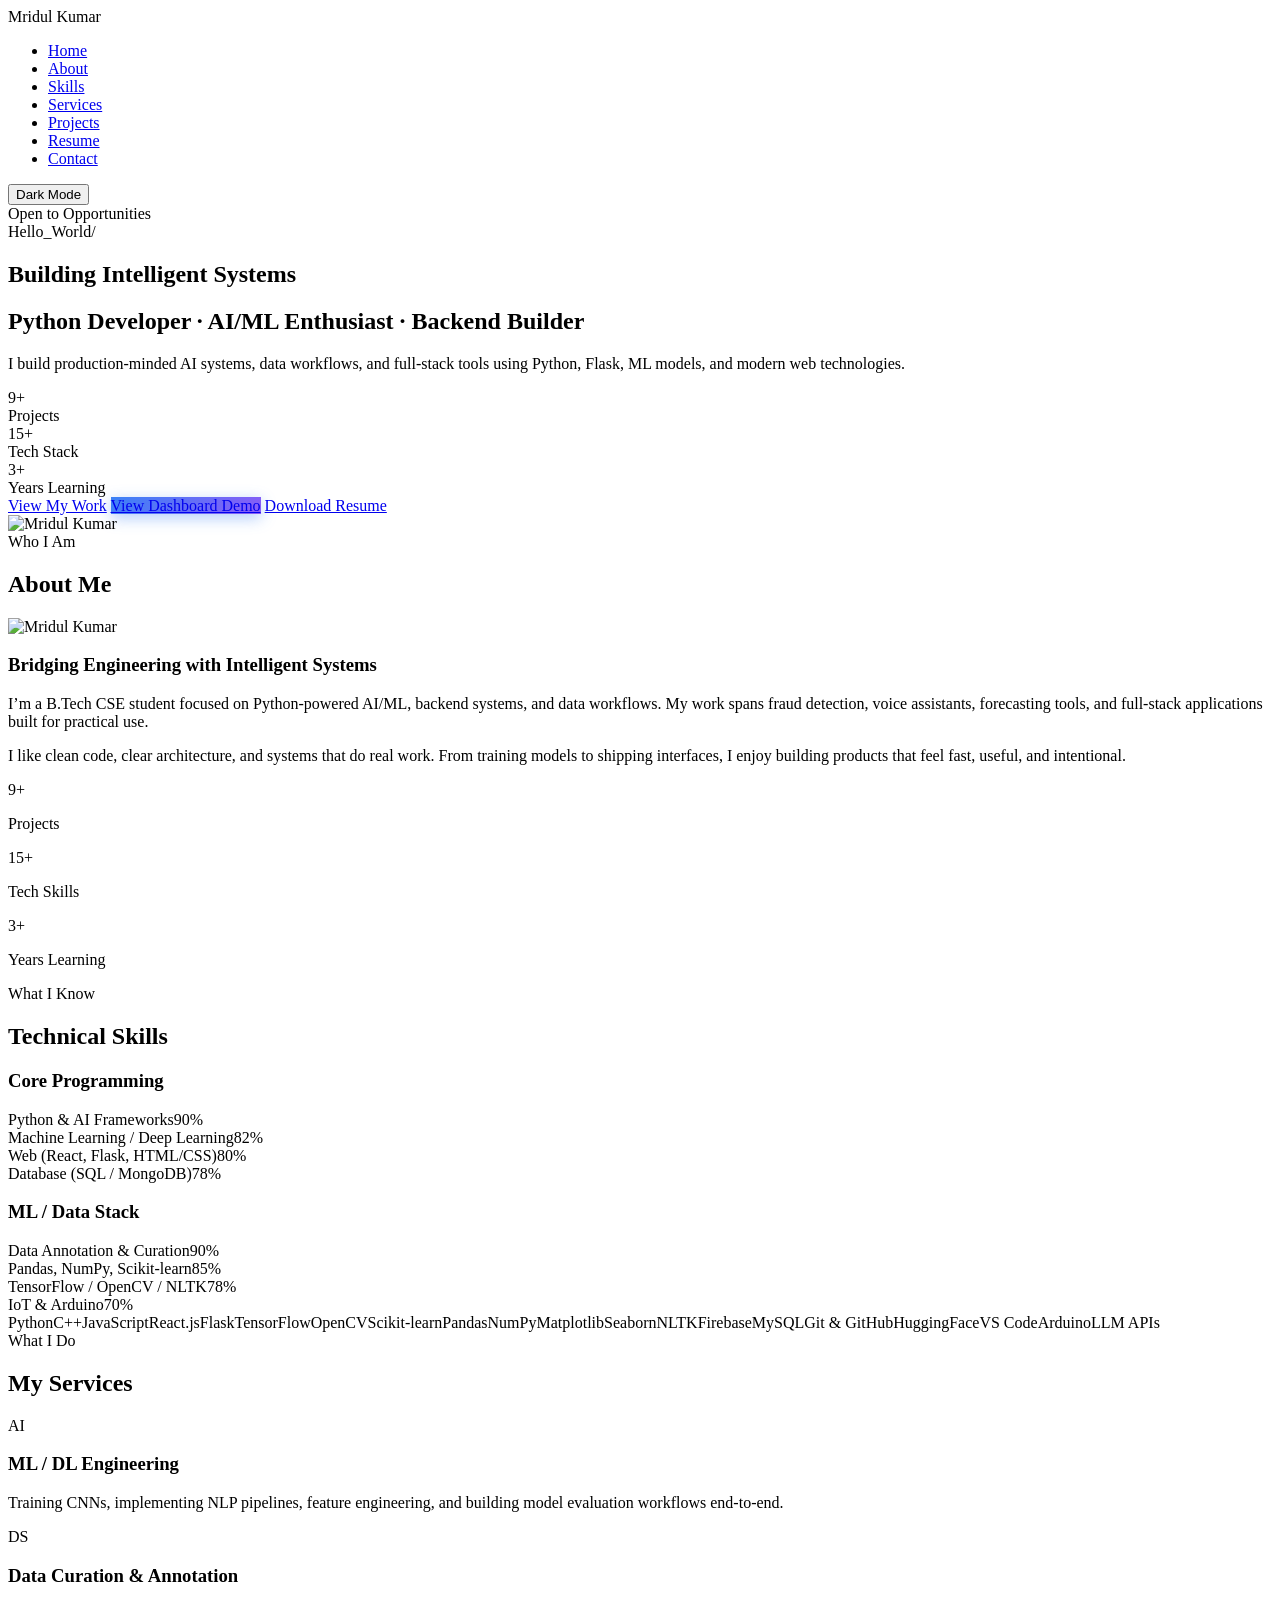
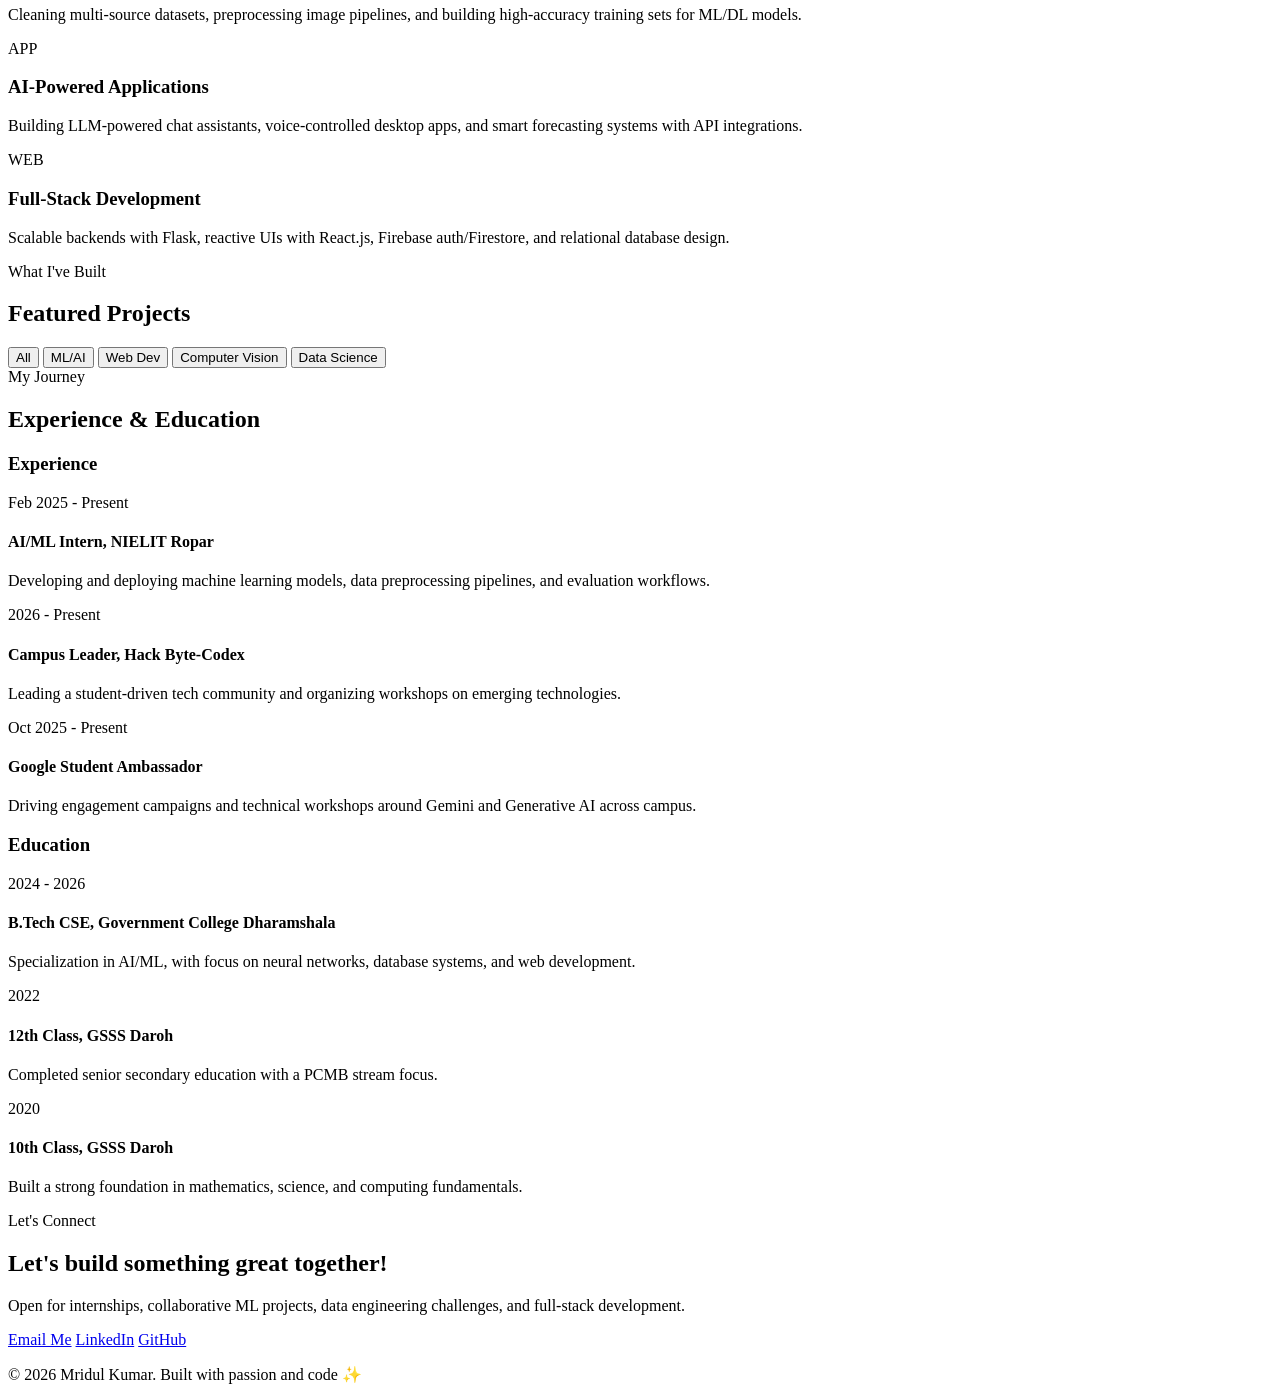
==== index.html @ 15763ede "Add world-class AI Analytics Dashboard component" ====
<!DOCTYPE html>
<html lang="en">
<head>
    <meta charset="UTF-8">
    <meta name="viewport" content="width=device-width, initial-scale=1.0">
    <title>Mridul Kumar - AI/ML Developer</title>
    <script>
        (function () {
            const savedTheme = localStorage.getItem('theme');
            document.documentElement.dataset.theme = savedTheme === 'dark' ? 'dark' : 'light';
        })();
    </script>
    <link rel="stylesheet" href="style.css">
    <link href="https://fonts.googleapis.com/css2?family=Inter:wght@300;400;600;700;800&family=Fira+Code:wght@400;600&display=swap" rel="stylesheet">
    <script src="https://cdnjs.cloudflare.com/ajax/libs/gsap/3.12.2/gsap.min.js"></script>
    <script src="https://cdnjs.cloudflare.com/ajax/libs/gsap/3.12.2/ScrollTrigger.min.js"></script>
</head>
<body>
    <nav id="navbar">
        <div class="logo">Mridul Kumar</div>
        <ul class="nav-links">
            <li><a href="#home">Home</a></li>
            <li><a href="#about">About</a></li>
            <li><a href="#skills">Skills</a></li>
            <li><a href="#services">Services</a></li>
            <li><a href="#projects">Projects</a></li>
            <li><a href="#resume">Resume</a></li>
            <li><a href="#contact">Contact</a></li>
        </ul>
        <button class="theme-toggle" id="themeToggle" type="button" aria-pressed="false">
            Dark Mode
        </button>
    </nav>

    <section id="home" class="hero">
        <div class="hero-wrapper">
            <div class="hero-text">
                <div class="hero-badge">Open to Opportunities</div>
                <div class="hello-world">
                    <span class="code-tag">Hello_World</span><span class="slash">/</span>
                </div>
                <h1 class="hero-title">Building Intelligent Systems</h1>
                <h2 class="hero-subtitle">Python Developer · AI/ML Enthusiast · Backend Builder</h2>
                <p class="hero-desc">I build production-minded AI systems, data workflows, and full-stack tools using Python, Flask, ML models, and modern web technologies.</p>

                <div class="hero-stats">
                    <div class="stat-item">
                        <div class="stat-number">9+</div>
                        <div class="stat-label">Projects</div>
                    </div>
                    <div class="stat-item">
                        <div class="stat-number">15+</div>
                        <div class="stat-label">Tech Stack</div>
                    </div>
                    <div class="stat-item">
                        <div class="stat-number">3+</div>
                        <div class="stat-label">Years Learning</div>
                    </div>
                </div>

                <div class="hero-cta">
                    <a href="#projects" class="btn btn-primary">View My Work</a>
                    <a href="dashboard.html" target="_blank" class="btn btn-primary" style="background: linear-gradient(135deg, #3b82f6 0%, #8b5cf6 100%); border: none; box-shadow: 0 4px 15px rgba(59, 130, 246, 0.4);">View Dashboard Demo</a>
                    <a href="Mridul_Resume.pdf" target="_blank" class="btn btn-secondary">Download Resume</a>
                </div>
            </div>

            <div class="hero-image-section">
                <div class="orbit-scene">
                    <div class="rotating-icons-container" id="rotatingIcons"></div>
                    <div class="sphere-core">
                        <img src="mridul_2_image.png" alt="Mridul Kumar" class="profile-image">
                    </div>
                </div>
            </div>
        </div>
    </section>

    <section id="about" class="container section-light about-section">
        <div class="section-kicker">Who I Am</div>
        <h2 class="section-title">About Me</h2>
        <div class="about-layout">
            <div class="about-image-wrap">
                <img src="Mridul.JPG" alt="Mridul Kumar" class="about-image">
            </div>
            <div class="about-content">
                <h3>Bridging Engineering with Intelligent Systems</h3>
                <p>
                    I’m a B.Tech CSE student focused on Python-powered AI/ML, backend systems, and data workflows. My work spans fraud detection, voice assistants, forecasting tools, and full-stack applications built for practical use.
                </p>
                <p>
                    I like clean code, clear architecture, and systems that do real work. From training models to shipping interfaces, I enjoy building products that feel fast, useful, and intentional.
                </p>
                <div class="about-stats">
                    <div class="about-stat">
                        <span>9+</span>
                        <p>Projects</p>
                    </div>
                    <div class="about-stat">
                        <span>15+</span>
                        <p>Tech Skills</p>
                    </div>
                    <div class="about-stat">
                        <span>3+</span>
                        <p>Years Learning</p>
                    </div>
                </div>
            </div>
        </div>
    </section>

    <section id="skills" class="container section-dark">
        <div class="section-kicker">What I Know</div>
        <h2 class="section-title">Technical Skills</h2>
        <div class="skills-layout">
            <div class="skill-card">
                <h3>Core Programming</h3>
                <div class="skill-bars">
                    <div class="skill-item">
                        <div class="skill-label-row"><span>Python & AI Frameworks</span><span>90%</span></div>
                        <div class="skill-bar"><span style="width: 90%"></span></div>
                    </div>
                    <div class="skill-item">
                        <div class="skill-label-row"><span>Machine Learning / Deep Learning</span><span>82%</span></div>
                        <div class="skill-bar"><span style="width: 82%"></span></div>
                    </div>
                    <div class="skill-item">
                        <div class="skill-label-row"><span>Web (React, Flask, HTML/CSS)</span><span>80%</span></div>
                        <div class="skill-bar"><span style="width: 80%"></span></div>
                    </div>
                    <div class="skill-item">
                        <div class="skill-label-row"><span>Database (SQL / MongoDB)</span><span>78%</span></div>
                        <div class="skill-bar"><span style="width: 78%"></span></div>
                    </div>
                </div>
            </div>

            <div class="skill-card">
                <h3>ML / Data Stack</h3>
                <div class="skill-bars">
                    <div class="skill-item">
                        <div class="skill-label-row"><span>Data Annotation & Curation</span><span>90%</span></div>
                        <div class="skill-bar"><span style="width: 90%"></span></div>
                    </div>
                    <div class="skill-item">
                        <div class="skill-label-row"><span>Pandas, NumPy, Scikit-learn</span><span>85%</span></div>
                        <div class="skill-bar"><span style="width: 85%"></span></div>
                    </div>
                    <div class="skill-item">
                        <div class="skill-label-row"><span>TensorFlow / OpenCV / NLTK</span><span>78%</span></div>
                        <div class="skill-bar"><span style="width: 78%"></span></div>
                    </div>
                    <div class="skill-item">
                        <div class="skill-label-row"><span>IoT & Arduino</span><span>70%</span></div>
                        <div class="skill-bar"><span style="width: 70%"></span></div>
                    </div>
                </div>
            </div>
        </div>

        <div class="skill-tags-wrap">
            <span>Python</span><span>C++</span><span>JavaScript</span><span>React.js</span><span>Flask</span><span>TensorFlow</span><span>OpenCV</span><span>Scikit-learn</span><span>Pandas</span><span>NumPy</span><span>Matplotlib</span><span>Seaborn</span><span>NLTK</span><span>Firebase</span><span>MySQL</span><span>Git & GitHub</span><span>HuggingFace</span><span>VS Code</span><span>Arduino</span><span>LLM APIs</span>
        </div>
    </section>

    <section id="services" class="container section-light">
        <div class="section-kicker">What I Do</div>
        <h2 class="section-title">My Services</h2>
        <div class="services-grid">
            <div class="service-card">
                <div class="service-icon">AI</div>
                <h3>ML / DL Engineering</h3>
                <p>Training CNNs, implementing NLP pipelines, feature engineering, and building model evaluation workflows end-to-end.</p>
            </div>
            <div class="service-card">
                <div class="service-icon">DS</div>
                <h3>Data Curation & Annotation</h3>
                <p>Cleaning multi-source datasets, preprocessing image pipelines, and building high-accuracy training sets for ML/DL models.</p>
            </div>
            <div class="service-card">
                <div class="service-icon">APP</div>
                <h3>AI-Powered Applications</h3>
                <p>Building LLM-powered chat assistants, voice-controlled desktop apps, and smart forecasting systems with API integrations.</p>
            </div>
            <div class="service-card">
                <div class="service-icon">WEB</div>
                <h3>Full-Stack Development</h3>
                <p>Scalable backends with Flask, reactive UIs with React.js, Firebase auth/Firestore, and relational database design.</p>
            </div>
        </div>
    </section>

    <section id="projects" class="projects-section">
        <div class="container">
            <div class="section-kicker">What I've Built</div>
            <h2 class="section-title">Featured Projects</h2>

            <div class="project-filters">
                <button class="filter-btn active" data-filter="all">All</button>
                <button class="filter-btn" data-filter="ml-ai">ML/AI</button>
                <button class="filter-btn" data-filter="web-dev">Web Dev</button>
                <button class="filter-btn" data-filter="computer-vision">Computer Vision</button>
                <button class="filter-btn" data-filter="data-science">Data Science</button>
            </div>

            <div id="projectsContainer" class="projects-grid"></div>
        </div>
    </section>

    <section id="resume" class="container section-dark resume-section">
        <div class="section-kicker">My Journey</div>
        <h2 class="section-title">Experience & Education</h2>
        <div class="resume-grid">
            <div class="resume-card">
                <h3>Experience</h3>
                <div class="resume-item">
                    <span class="resume-date">Feb 2025 - Present</span>
                    <h4>AI/ML Intern, NIELIT Ropar</h4>
                    <p>Developing and deploying machine learning models, data preprocessing pipelines, and evaluation workflows.</p>
                </div>
                <div class="resume-item">
                    <span class="resume-date">2026 - Present</span>
                    <h4>Campus Leader, Hack Byte-Codex</h4>
                    <p>Leading a student-driven tech community and organizing workshops on emerging technologies.</p>
                </div>
                <div class="resume-item">
                    <span class="resume-date">Oct 2025 - Present</span>
                    <h4>Google Student Ambassador</h4>
                    <p>Driving engagement campaigns and technical workshops around Gemini and Generative AI across campus.</p>
                </div>
            </div>
            <div class="resume-card">
                <h3>Education</h3>
                <div class="resume-item">
                    <span class="resume-date">2024 - 2026</span>
                    <h4>B.Tech CSE, Government College Dharamshala</h4>
                    <p>Specialization in AI/ML, with focus on neural networks, database systems, and web development.</p>
                </div>
                <div class="resume-item">
                    <span class="resume-date">2022</span>
                    <h4>12th Class, GSSS Daroh</h4>
                    <p>Completed senior secondary education with a PCMB stream focus.</p>
                </div>
                <div class="resume-item">
                    <span class="resume-date">2020</span>
                    <h4>10th Class, GSSS Daroh</h4>
                    <p>Built a strong foundation in mathematics, science, and computing fundamentals.</p>
                </div>
            </div>
        </div>
    </section>

    <section id="contact" class="contact-section">
        <div class="container contact-inner">
            <div>
                <div class="section-kicker light">Let's Connect</div>
                <h2 class="section-title">Let's build something great together!</h2>
                <p class="contact-subtitle">Open for internships, collaborative ML projects, data engineering challenges, and full-stack development.</p>
            </div>
            <div class="contact-links">
                <a href="mailto:mridulku225@gmail.com" class="btn btn-primary">Email Me</a>
                <a href="https://www.linkedin.com/in/mridulck001" target="_blank" class="btn btn-secondary">LinkedIn</a>
                <a href="https://github.com/mridulck001" target="_blank" class="btn btn-secondary">GitHub</a>
            </div>
        </div>
    </section>

    <footer>
        <p>&copy; 2026 Mridul Kumar. Built with passion and code ✨</p>
    </footer>

    <script src="script.js"></script>
</body>
</html>
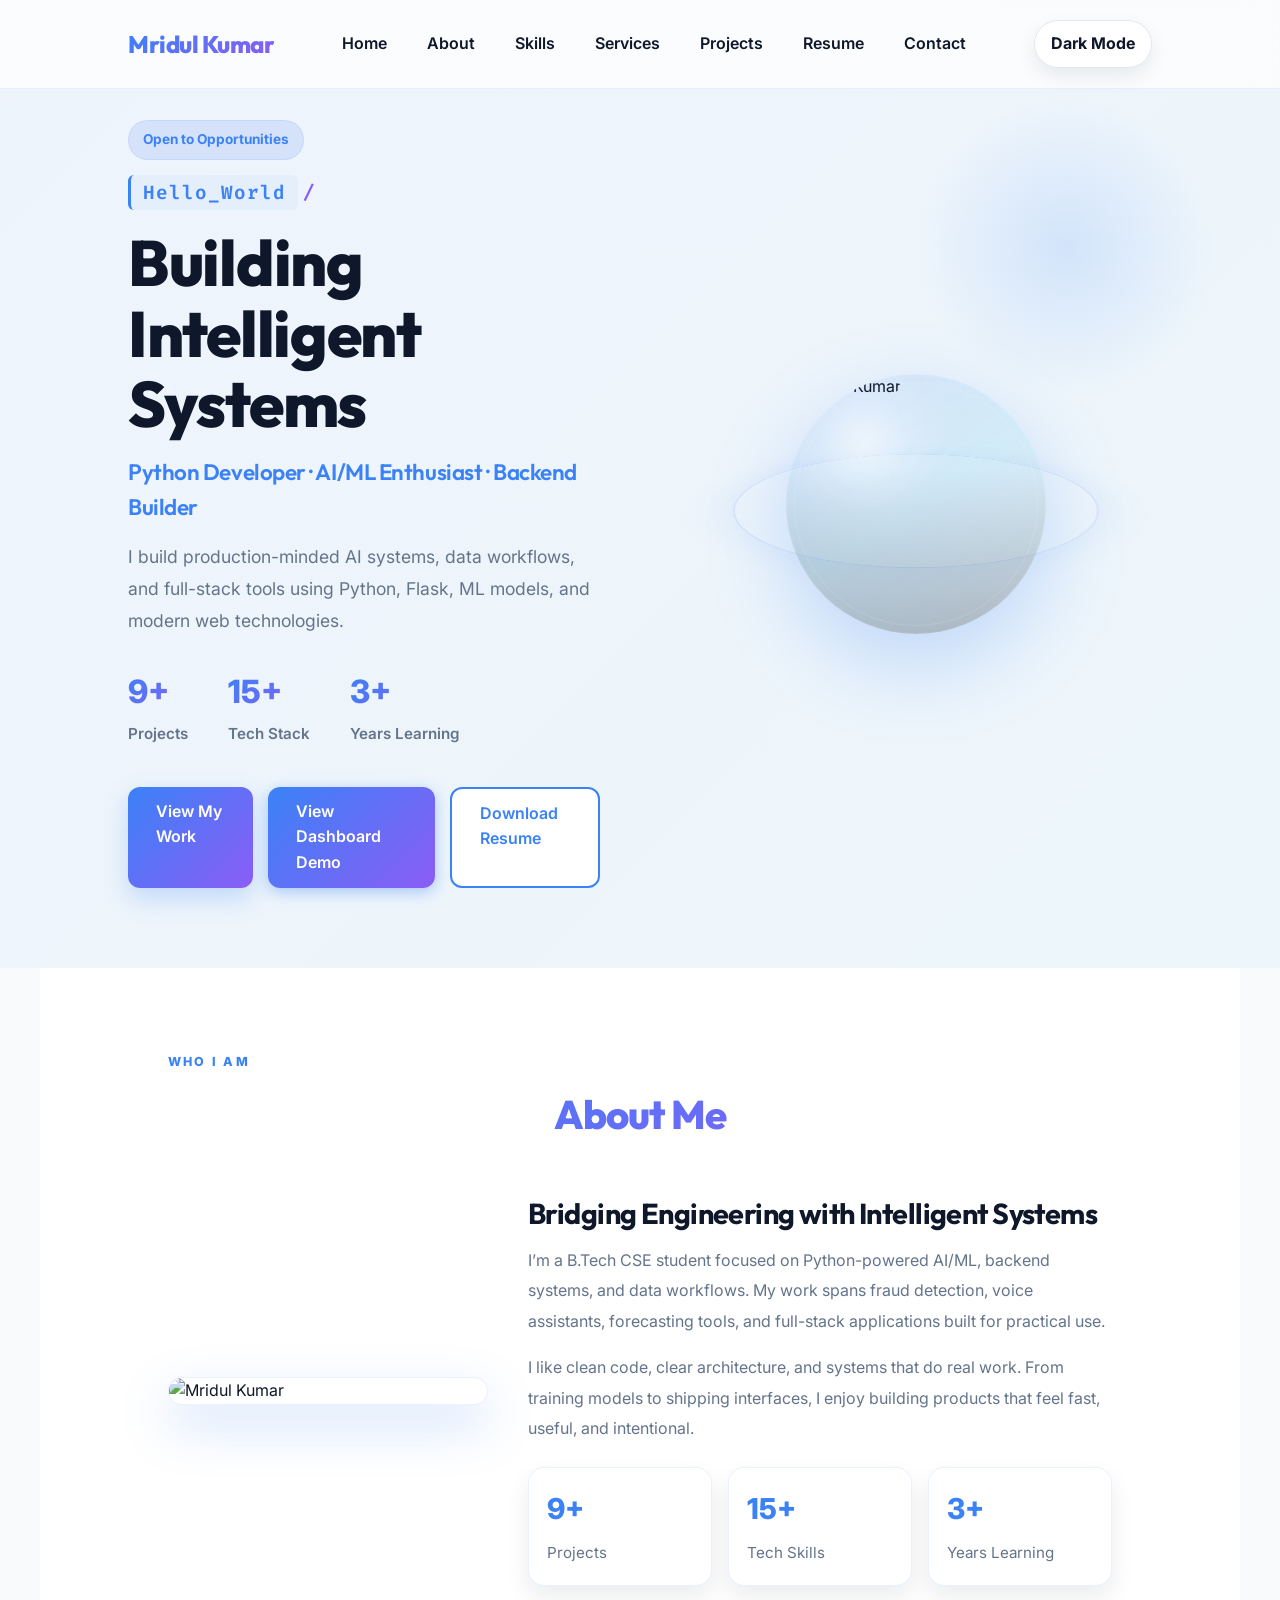
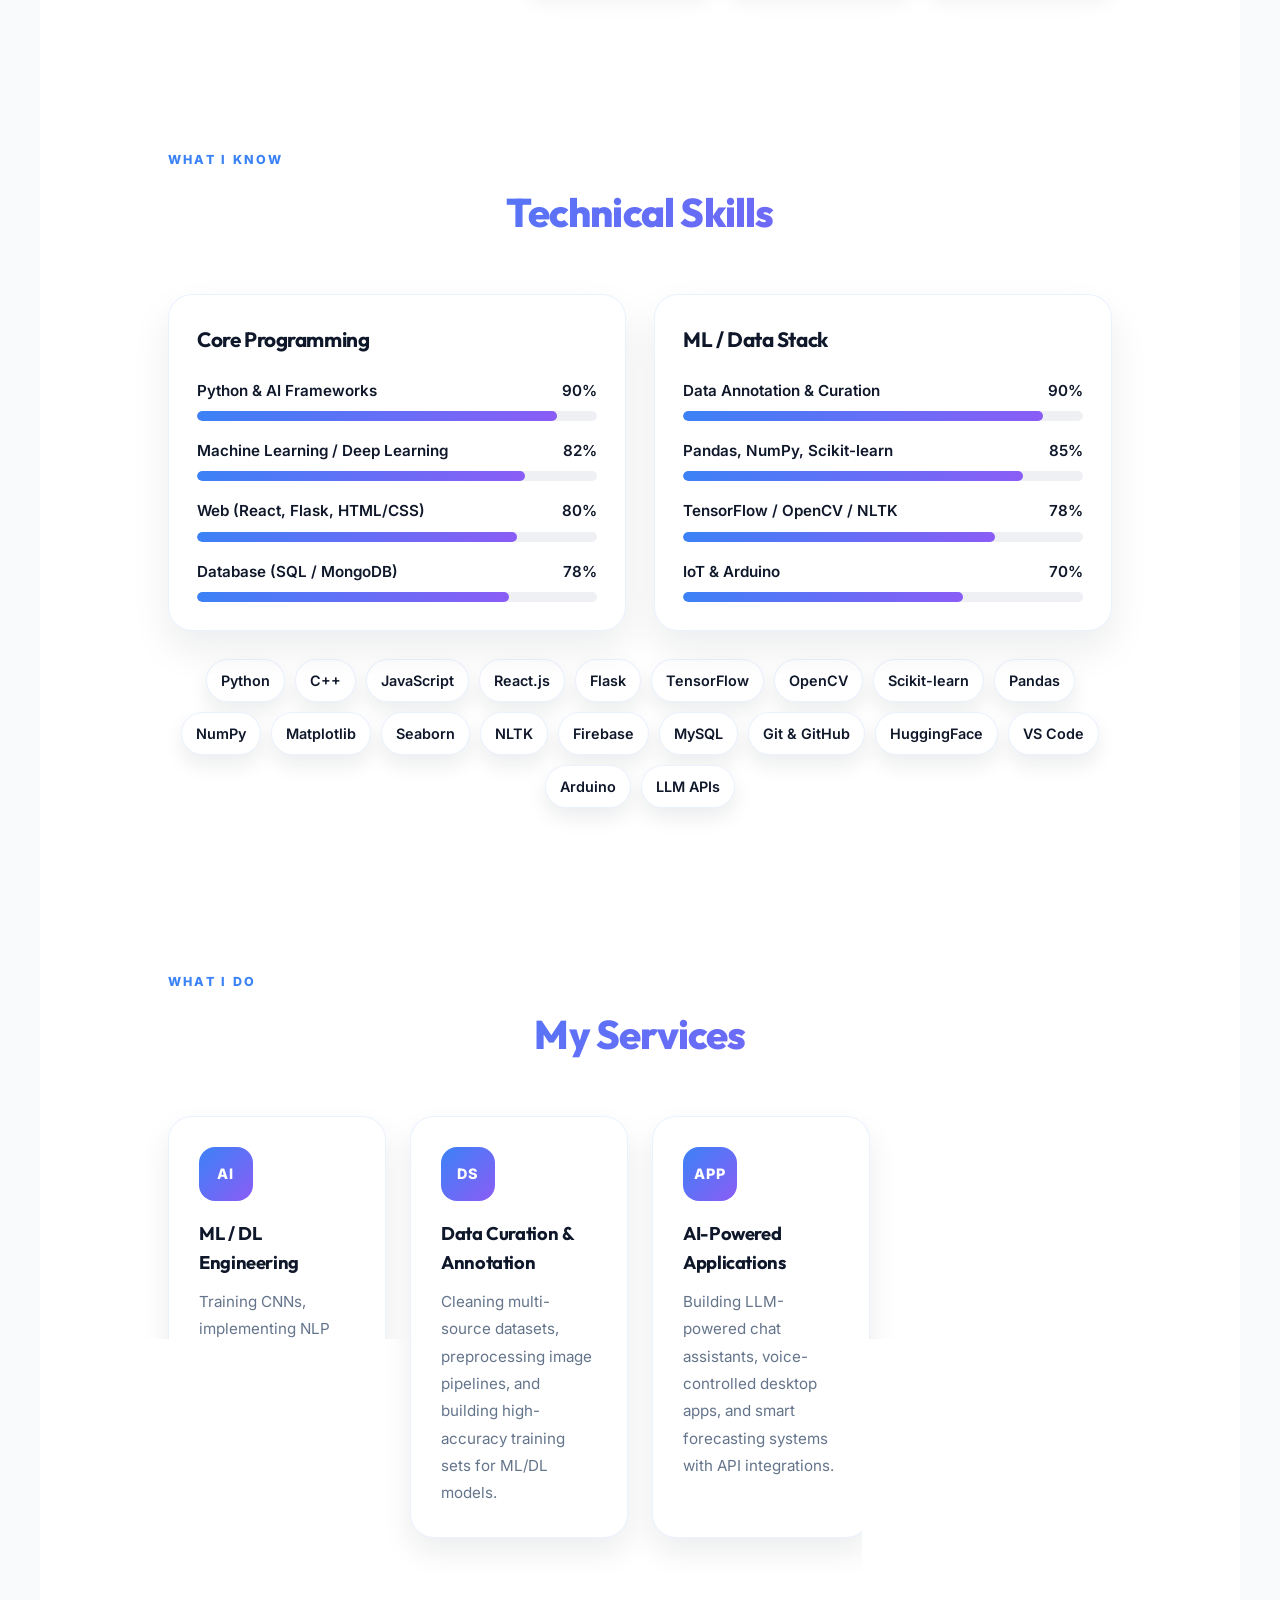
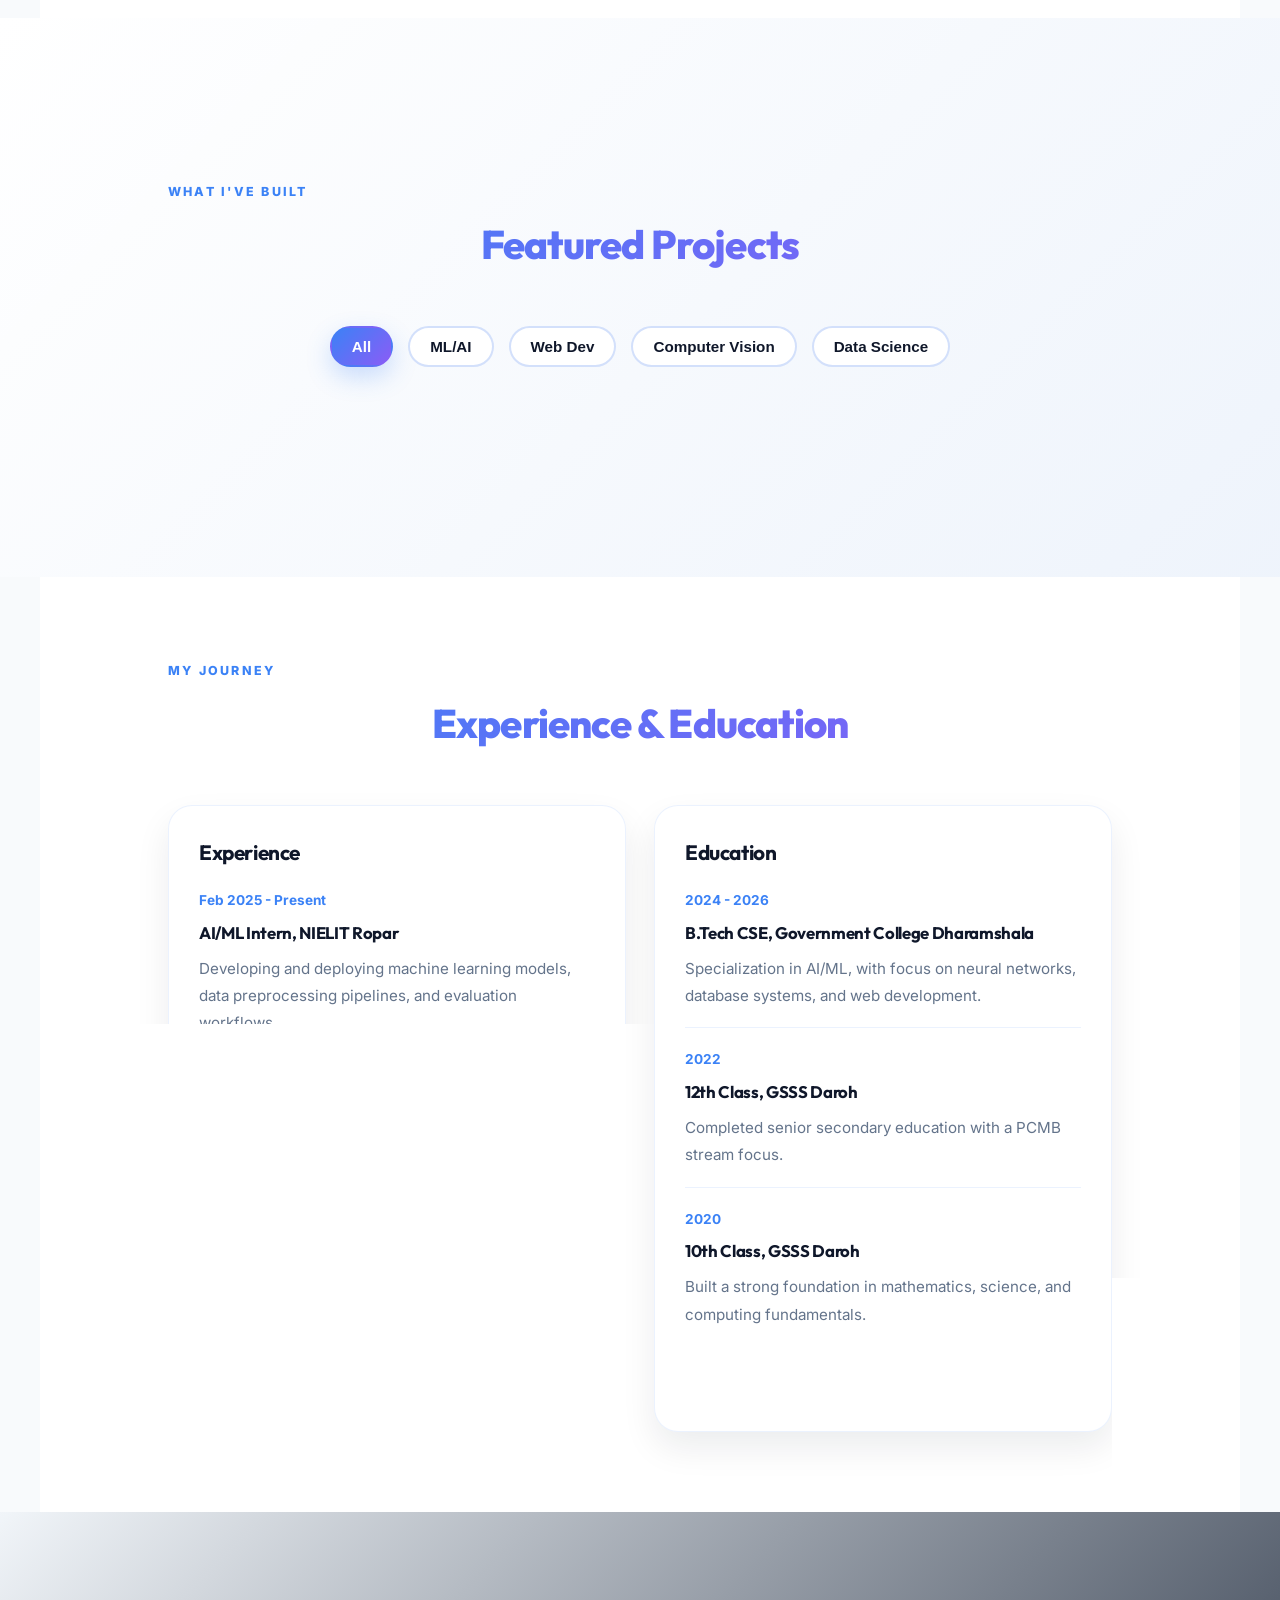
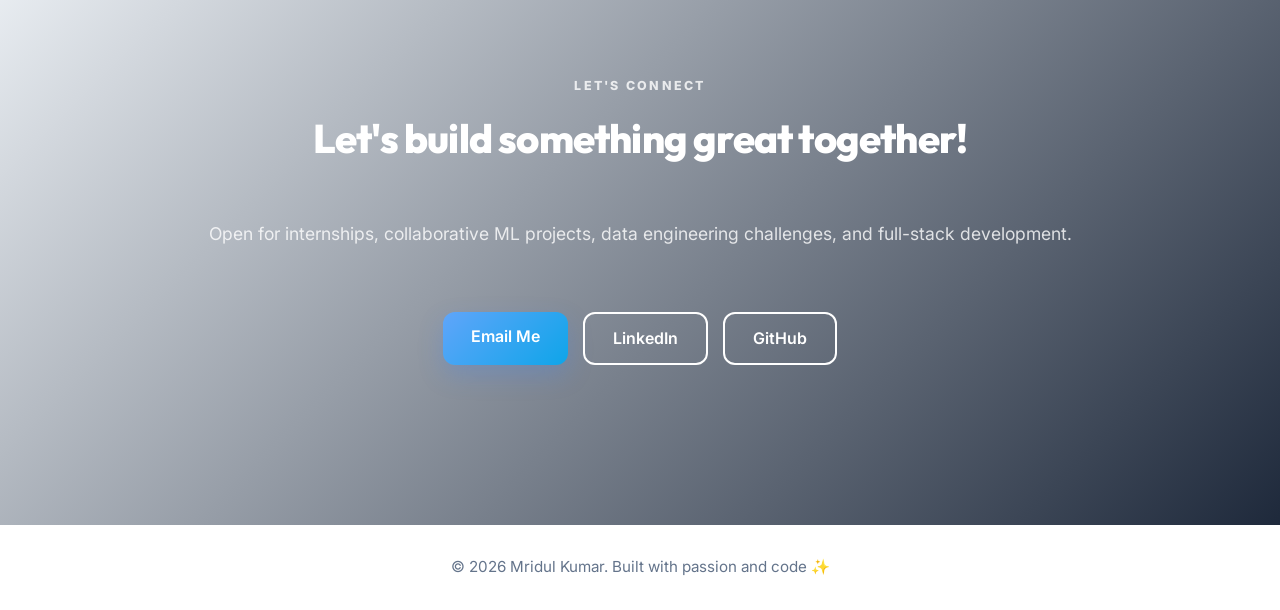
==== commit 45584081: "Enhance portfolio design with premium typography, glassmorphism, and improved dark mode" ====
--- a/index.html
+++ b/index.html
@@ -11,7 +11,7 @@
         })();
     </script>
     <link rel="stylesheet" href="style.css">
-    <link href="https://fonts.googleapis.com/css2?family=Inter:wght@300;400;600;700;800&family=Fira+Code:wght@400;600&display=swap" rel="stylesheet">
+    <link href="https://fonts.googleapis.com/css2?family=Inter:wght@300;400;500;600;700&family=Outfit:wght@400;500;600;700;800&family=Fira+Code:wght@400;600&display=swap" rel="stylesheet">
     <script src="https://cdnjs.cloudflare.com/ajax/libs/gsap/3.12.2/gsap.min.js"></script>
     <script src="https://cdnjs.cloudflare.com/ajax/libs/gsap/3.12.2/ScrollTrigger.min.js"></script>
 </head>
--- a/style.css
+++ b/style.css
@@ -0,0 +1,1268 @@
+/* ============================================
+   BASE STYLES & VARIABLES
+   ============================================ */
+
+* {
+    margin: 0;
+    padding: 0;
+    box-sizing: border-box;
+}
+
+:root {
+    --primary: #3b82f6;
+    --primary-dark: #2563eb;
+    --accent: #8b5cf6;
+    --secondary: #64748b;
+    --bg: #f8fafc;
+    --bg-soft: #f1f5f9;
+    --surface: #ffffff;
+    --surface-alt: #ffffff;
+    --nav-bg: rgba(255, 255, 255, 0.7);
+    --nav-bg-scrolled: rgba(255, 255, 255, 0.85);
+    --overlay: rgba(59, 130, 246, 0.05);
+    --overlay-strong: rgba(59, 130, 246, 0.15);
+    --border-soft: rgba(59, 130, 246, 0.1);
+    --border-medium: rgba(59, 130, 246, 0.2);
+    --shadow: rgba(15, 23, 42, 0.08);
+    --shadow-strong: rgba(59, 130, 246, 0.25);
+    --text-dark: #0f172a;
+    --text-light: #64748b;
+    --border: #e2e8f0;
+}
+
+html[data-theme="dark"] {
+    --primary: #60a5fa;
+    --primary-dark: #3b82f6;
+    --accent: #a78bfa;
+    --bg: #030712;
+    --bg-soft: #0f172a;
+    --surface: rgba(15, 23, 42, 0.6);
+    --surface-alt: rgba(30, 41, 59, 0.5);
+    --nav-bg: rgba(3, 7, 18, 0.6);
+    --nav-bg-scrolled: rgba(3, 7, 18, 0.85);
+    --overlay: rgba(96, 165, 250, 0.05);
+    --overlay-strong: rgba(96, 165, 250, 0.15);
+    --border-soft: rgba(255, 255, 255, 0.05);
+    --border-medium: rgba(255, 255, 255, 0.1);
+    --shadow: rgba(0, 0, 0, 0.4);
+    --shadow-strong: rgba(96, 165, 250, 0.3);
+    --text-dark: #f8fafc;
+    --text-light: #94a3b8;
+    --border: rgba(255, 255, 255, 0.08);
+}
+
+html {
+    scroll-behavior: smooth;
+}
+
+body {
+    font-family: 'Inter', sans-serif;
+    color: var(--text-dark);
+    background: var(--bg);
+    line-height: 1.6;
+    overflow-x: hidden;
+    transition: background-color 0.3s ease, color 0.3s ease;
+}
+
+h1, h2, h3, h4, h5, h6, .logo {
+    font-family: 'Outfit', sans-serif;
+    letter-spacing: -0.02em;
+}
+
+/* ============================================
+   NAVIGATION
+   ============================================ */
+
+nav {
+    display: flex;
+    justify-content: space-between;
+    align-items: center;
+    padding: 20px 10%;
+    background: var(--nav-bg);
+    backdrop-filter: blur(16px);
+    -webkit-backdrop-filter: blur(16px);
+    border-bottom: 1px solid var(--border-soft);
+    position: fixed;
+    width: 100%;
+    top: 0;
+    z-index: 1000;
+    transition: all 0.4s cubic-bezier(0.4, 0, 0.2, 1);
+}
+
+nav.scrolled {
+    box-shadow: 0 20px 40px var(--shadow);
+    background: var(--nav-bg-scrolled);
+    padding: 15px 10%;
+}
+
+.logo {
+    font-size: 1.5rem;
+    font-weight: 800;
+    background: linear-gradient(135deg, var(--primary) 0%, var(--accent) 100%);
+    -webkit-background-clip: text;
+    -webkit-text-fill-color: transparent;
+    background-clip: text;
+}
+
+.nav-links {
+    list-style: none;
+    display: flex;
+    gap: 40px;
+}
+
+.theme-toggle {
+    padding: 10px 16px;
+    border-radius: 999px;
+    border: 1px solid var(--border);
+    background: var(--surface);
+    color: var(--text-dark);
+    font: inherit;
+    font-weight: 700;
+    cursor: pointer;
+    transition: all 0.3s ease;
+    box-shadow: 0 8px 20px var(--shadow);
+}
+
+.theme-toggle:hover {
+    transform: translateY(-1px);
+    border-color: var(--primary);
+    color: var(--primary);
+}
+
+.nav-links a {
+    text-decoration: none;
+    color: var(--text-dark);
+    font-weight: 600;
+    transition: all 0.3s ease;
+    position: relative;
+}
+
+.nav-links a::after {
+    content: '';
+    position: absolute;
+    bottom: -8px;
+    left: 0;
+    width: 0;
+    height: 2px;
+    background: var(--primary);
+    transition: width 0.3s ease;
+}
+
+.nav-links a:hover::after {
+    width: 100%;
+}
+
+/* ============================================
+   HERO SECTION
+   ============================================ */
+
+.hero {
+    min-height: 100vh;
+    padding: 120px 10% 80px;
+    display: flex;
+    align-items: center;
+    justify-content: center;
+    background: linear-gradient(135deg, var(--overlay) 0%, rgba(14, 165, 233, 0.05) 100%);
+    position: relative;
+    overflow: hidden;
+}
+
+.hero::before {
+    content: '';
+    position: absolute;
+    width: 300px;
+    height: 300px;
+    background: radial-gradient(circle, var(--overlay-strong) 0%, transparent 70%);
+    border-radius: 50%;
+    top: 10%;
+    right: 5%;
+    animation: float 6s ease-in-out infinite;
+}
+
+@keyframes float {
+    0%, 100% { transform: translateY(0px); }
+    50%       { transform: translateY(30px); }
+}
+
+.hero-wrapper {
+    display: flex;
+    align-items: center;
+    gap: 80px;
+    position: relative;
+    z-index: 10;
+    max-width: 1200px;
+}
+
+.hero-text {
+    flex: 1;
+    animation: slideInLeft 0.8s ease-out;
+}
+
+@keyframes slideInLeft {
+    from { opacity: 0; transform: translateX(-50px); }
+    to   { opacity: 1; transform: translateX(0); }
+}
+
+.hello-world {
+    font-family: 'Fira Code', monospace;
+    font-size: 1.2rem;
+    color: var(--primary);
+    margin-bottom: 20px;
+    font-weight: 600;
+    letter-spacing: 1px;
+}
+
+.code-tag {
+    background: var(--overlay);
+    padding: 5px 12px;
+    border-radius: 6px;
+    border-left: 3px solid var(--primary);
+}
+
+.slash {
+    color: var(--accent);
+    margin-left: 5px;
+}
+
+.hero-title {
+    font-size: clamp(2.5rem, 5vw, 4rem);
+    font-weight: 800;
+    line-height: 1.1;
+    margin-bottom: 15px;
+    color: var(--text-dark);
+    animation: fadeInUp 0.8s ease-out 0.1s both;
+}
+
+@keyframes fadeInUp {
+    from { opacity: 0; transform: translateY(30px); }
+    to   { opacity: 1; transform: translateY(0); }
+}
+
+.hero-subtitle {
+    font-size: 1.4rem;
+    color: var(--primary);
+    margin-bottom: 15px;
+    font-weight: 600;
+    animation: fadeInUp 0.8s ease-out 0.2s both;
+}
+
+.hero-desc {
+    font-size: 1.1rem;
+    color: var(--text-light);
+    margin-bottom: 30px;
+    line-height: 1.8;
+    animation: fadeInUp 0.8s ease-out 0.3s both;
+}
+
+.hero-stats {
+    display: flex;
+    gap: 40px;
+    margin-bottom: 40px;
+    animation: fadeInUp 0.8s ease-out 0.4s both;
+}
+
+.stat-item {
+    display: flex;
+    flex-direction: column;
+    gap: 5px;
+}
+
+.stat-number {
+    font-size: 2rem;
+    font-weight: 800;
+    background: linear-gradient(135deg, var(--primary) 0%, var(--accent) 100%);
+    -webkit-background-clip: text;
+    -webkit-text-fill-color: transparent;
+    background-clip: text;
+}
+
+.stat-label {
+    font-size: 0.95rem;
+    color: var(--text-light);
+    font-weight: 600;
+}
+
+.hero-cta {
+    display: flex;
+    gap: 15px;
+    animation: fadeInUp 0.8s ease-out 0.5s both;
+}
+
+.hero-image-section {
+    flex: 1;
+    position: relative;
+    display: flex;
+    align-items: center;
+    justify-content: center;
+    animation: fadeInRight 0.8s ease-out;
+    /* Fixed dimensions give the orbit a stable coordinate space */
+    width: 440px;
+    height: 440px;
+    background: transparent;
+    border-radius: 0;
+    padding: 0;
+    box-shadow: none;
+    border: none;
+}
+
+@keyframes fadeInRight {
+    from { opacity: 0; transform: translateX(50px); }
+    to   { opacity: 1; transform: translateX(0); }
+}
+
+/* ============================================
+   ORBIT SCENE  ← key fix area
+   ============================================ */
+
+.orbit-scene {
+    position: relative;   /* anchor for absolutely-positioned children */
+    width: 100%;
+    height: 100%;
+    display: flex;
+    align-items: center;
+    justify-content: center;
+    perspective: 1400px;
+    transform-style: preserve-3d;
+}
+
+/* Decorative tilted ring behind everything */
+.orbit-scene::before {
+    content: '';
+    position: absolute;
+    width: 360px;
+    height: 360px;
+    border-radius: 50%;
+    border: 1px solid rgba(37, 99, 235, 0.16);
+    transform: rotateX(72deg) rotateZ(-12deg);
+    box-shadow: 0 0 0 1px rgba(37, 99, 235, 0.03),
+                0 0 60px rgba(37, 99, 235, 0.08);
+    pointer-events: none;
+}
+
+/* Container that JS animates (inset:0 = fills .orbit-scene exactly) */
+.rotating-icons-container {
+    position: absolute;
+    inset: 0;                  /* fills the full 440×440 orbit-scene */
+    transform-style: preserve-3d;
+    pointer-events: none;
+}
+
+/* Each icon: positioned from the container's top-left (0,0).
+   JS uses translate(x, y) where x/y are offsets from the container centre.
+   margin: -27px pulls the 54px icon back so its centre lands on that point. */
+.orbiting-icon {
+    position: absolute;
+    left: 50%;                 /* start at horizontal centre of container */
+    top: 50%;                  /* start at vertical centre of container   */
+    width: 54px;
+    height: 54px;
+    margin-left: -27px;        /* shift left by half icon width  → centred */
+    margin-top: -27px;         /* shift up   by half icon height → centred */
+    background: var(--surface);
+    border-radius: 18px;
+    display: flex;
+    align-items: center;
+    justify-content: center;
+    box-shadow: 0 8px 22px var(--shadow-strong);
+    border: 1px solid var(--border-medium);
+    transition: box-shadow 0.3s ease, border-color 0.3s ease;
+    will-change: transform, opacity;
+    transform-style: preserve-3d;
+    backdrop-filter: blur(8px);
+    pointer-events: auto;      /* re-enable so hover works despite parent none */
+    cursor: default;
+}
+
+.orbiting-icon:hover {
+    box-shadow: 0 12px 28px var(--shadow-strong);
+    border-color: var(--primary);
+}
+
+.orbiting-icon img {
+    width: 34px;
+    height: 34px;
+    object-fit: contain;
+    pointer-events: none;
+    user-select: none;
+}
+
+/* Photo core — sits above icons that pass behind, below icons in front */
+.sphere-core {
+    position: relative;
+    width: 260px;
+    height: 260px;
+    border-radius: 50%;
+    overflow: hidden;
+    z-index: 6;
+    background:
+        radial-gradient(circle at 30% 28%, rgba(255,255,255,0.38) 0%, rgba(255,255,255,0.08) 18%, transparent 42%),
+        linear-gradient(145deg, rgba(37,99,235,0.16) 0%, rgba(14,165,233,0.12) 50%, rgba(15,23,42,0.08) 100%);
+    box-shadow: 0 30px 80px var(--shadow-strong),
+                inset 0 0 0 1px rgba(255,255,255,0.18);
+    flex-shrink: 0;
+}
+
+.sphere-core::before {
+    content: '';
+    position: absolute;
+    inset: 0;
+    background:
+        radial-gradient(circle at 30% 25%, rgba(255,255,255,0.34), transparent 30%),
+        linear-gradient(180deg, rgba(255,255,255,0.08), transparent 36%, rgba(15,23,42,0.22) 100%);
+    pointer-events: none;
+    z-index: 2;
+}
+
+.sphere-core::after {
+    content: '';
+    position: absolute;
+    inset: 8px;
+    border-radius: 50%;
+    border: 1px solid rgba(255,255,255,0.12);
+    pointer-events: none;
+    z-index: 2;
+}
+
+.profile-image {
+    width: 100%;
+    height: 100%;
+    object-fit: cover;
+    border-radius: 50%;
+    position: relative;
+    z-index: 5;
+}
+
+.hero-badge {
+    display: inline-flex;
+    align-items: center;
+    padding: 8px 14px;
+    border-radius: 999px;
+    background: rgba(37, 99, 235, 0.12);
+    color: var(--primary);
+    font-size: 0.85rem;
+    font-weight: 700;
+    margin-bottom: 18px;
+    border: 1px solid var(--border-soft);
+}
+
+/* ============================================
+   BUTTONS
+   ============================================ */
+
+.btn {
+    display: inline-block;
+    padding: 12px 28px;
+    border-radius: 12px;
+    text-decoration: none;
+    font-weight: 600;
+    transition: all 0.4s cubic-bezier(0.4, 0, 0.2, 1);
+    cursor: pointer;
+    border: none;
+    font-size: 1rem;
+    position: relative;
+    overflow: hidden;
+}
+
+.btn-primary {
+    background: linear-gradient(135deg, var(--primary) 0%, var(--accent) 100%);
+    color: white;
+    box-shadow: 0 10px 25px var(--shadow-strong);
+}
+
+.btn-primary:hover {
+    transform: translateY(-4px) scale(1.02);
+    box-shadow: 0 20px 35px var(--shadow-strong);
+}
+
+.btn-secondary {
+    background: var(--surface);
+    color: var(--primary);
+    border: 2px solid var(--primary);
+}
+
+.btn-secondary:hover {
+    background: var(--primary);
+    color: white;
+    transform: translateY(-2px);
+}
+
+.section-kicker {
+    display: inline-block;
+    margin-bottom: 10px;
+    text-transform: uppercase;
+    letter-spacing: 0.18em;
+    font-size: 0.78rem;
+    font-weight: 800;
+    color: var(--primary);
+}
+
+.section-kicker.light {
+    color: rgba(255, 255, 255, 0.8);
+}
+
+/* ============================================
+   CONTAINERS & SECTIONS
+   ============================================ */
+
+.container {
+    max-width: 1200px;
+    margin: 0 auto;
+    padding: 80px 10%;
+}
+
+.section-light   { background: var(--surface); }
+.section-dark    { background: var(--surface-alt); }
+
+.section-title {
+    font-size: 2.5rem;
+    font-weight: 800;
+    margin-bottom: 50px;
+    text-align: center;
+    background: linear-gradient(135deg, var(--primary) 0%, var(--accent) 100%);
+    -webkit-background-clip: text;
+    -webkit-text-fill-color: transparent;
+    background-clip: text;
+}
+
+/* ============================================
+   ABOUT
+   ============================================ */
+
+.about-layout {
+    display: grid;
+    grid-template-columns: 320px 1fr;
+    gap: 40px;
+    align-items: center;
+}
+
+.about-image-wrap {
+    border-radius: 24px;
+    overflow: hidden;
+    box-shadow: 0 20px 50px var(--shadow-strong);
+    border: 1px solid var(--border-soft);
+    background: var(--surface);
+}
+
+.about-image {
+    display: block;
+    width: 100%;
+    height: 100%;
+    object-fit: cover;
+}
+
+.about-content h3 {
+    font-size: 1.8rem;
+    line-height: 1.2;
+    margin-bottom: 15px;
+    color: var(--text-dark);
+}
+
+.about-content p {
+    color: var(--text-light);
+    margin-bottom: 16px;
+    font-size: 1rem;
+    line-height: 1.9;
+}
+
+.about-stats {
+    display: flex;
+    gap: 16px;
+    flex-wrap: wrap;
+    margin-top: 24px;
+}
+
+.about-stat {
+    flex: 1 1 140px;
+    padding: 18px;
+    border-radius: 16px;
+    background: var(--surface);
+    border: 1px solid var(--border-soft);
+    box-shadow: 0 12px 24px var(--shadow);
+}
+
+.about-stat span {
+    display: block;
+    font-size: 1.8rem;
+    font-weight: 800;
+    color: var(--primary);
+    margin-bottom: 6px;
+}
+
+.about-stat p {
+    margin: 0;
+    font-size: 0.95rem;
+}
+
+/* ============================================
+   SKILLS
+   ============================================ */
+
+.skills-layout {
+    display: grid;
+    grid-template-columns: repeat(2, minmax(0, 1fr));
+    gap: 28px;
+}
+
+.skill-card {
+    padding: 28px;
+    border-radius: 24px;
+    background: var(--surface);
+    backdrop-filter: blur(12px);
+    -webkit-backdrop-filter: blur(12px);
+    border: 1px solid var(--border-soft);
+    box-shadow: 0 18px 38px var(--shadow);
+    transition: transform 0.4s ease, box-shadow 0.4s ease, border-color 0.4s ease;
+}
+
+.skill-card:hover {
+    transform: translateY(-5px);
+    box-shadow: 0 25px 50px var(--shadow-strong);
+    border-color: var(--border-medium);
+}
+
+.skill-card h3 {
+    font-size: 1.3rem;
+    margin-bottom: 22px;
+    color: var(--text-dark);
+}
+
+.skill-bars { display: grid; gap: 18px; }
+
+.skill-item { display: grid; gap: 8px; }
+
+.skill-label-row {
+    display: flex;
+    justify-content: space-between;
+    gap: 16px;
+    font-size: 0.95rem;
+    color: var(--text-dark);
+    font-weight: 600;
+}
+
+.skill-bar {
+    height: 10px;
+    border-radius: 999px;
+    background: rgba(148, 163, 184, 0.16);
+    overflow: hidden;
+}
+
+.skill-bar span {
+    display: block;
+    height: 100%;
+    border-radius: inherit;
+    background: linear-gradient(135deg, var(--primary) 0%, var(--accent) 100%);
+}
+
+.skill-tags-wrap {
+    margin-top: 28px;
+    display: flex;
+    flex-wrap: wrap;
+    gap: 10px;
+    justify-content: center;
+}
+
+.skill-tags-wrap span {
+    padding: 9px 14px;
+    border-radius: 999px;
+    background: var(--surface);
+    border: 1px solid var(--border-soft);
+    color: var(--text-dark);
+    font-size: 0.9rem;
+    font-weight: 600;
+    box-shadow: 0 10px 20px var(--shadow);
+}
+
+/* ============================================
+   SERVICES
+   ============================================ */
+
+.services-grid {
+    display: grid;
+    grid-template-columns: repeat(4, minmax(0, 1fr));
+    gap: 24px;
+}
+
+.service-card {
+    padding: 30px;
+    border-radius: 24px;
+    background: var(--surface);
+    backdrop-filter: blur(12px);
+    -webkit-backdrop-filter: blur(12px);
+    border: 1px solid var(--border-soft);
+    box-shadow: 0 14px 30px var(--shadow);
+    transition: all 0.4s cubic-bezier(0.4, 0, 0.2, 1);
+}
+
+.service-card:hover {
+    transform: translateY(-8px) scale(1.02);
+    box-shadow: 0 25px 45px var(--shadow-strong);
+    border-color: var(--border-medium);
+}
+
+.service-icon {
+    width: 54px;
+    height: 54px;
+    border-radius: 16px;
+    display: inline-flex;
+    align-items: center;
+    justify-content: center;
+    margin-bottom: 18px;
+    background: linear-gradient(135deg, var(--primary) 0%, var(--accent) 100%);
+    color: white;
+    font-size: 0.9rem;
+    font-weight: 800;
+    letter-spacing: 0.08em;
+}
+
+.service-card h3 {
+    font-size: 1.15rem;
+    margin-bottom: 10px;
+    color: var(--text-dark);
+}
+
+.service-card p {
+    color: var(--text-light);
+    line-height: 1.8;
+    font-size: 0.95rem;
+}
+
+/* ============================================
+   PROJECTS
+   ============================================ */
+
+.projects-section {
+    background: linear-gradient(135deg, var(--surface) 0%, var(--overlay) 100%);
+    padding: 80px 0;
+}
+
+.project-filters {
+    display: flex;
+    justify-content: center;
+    gap: 15px;
+    margin-bottom: 50px;
+    flex-wrap: wrap;
+}
+
+.filter-btn {
+    padding: 10px 20px;
+    border: 2px solid rgba(37, 99, 235, 0.2);
+    background: var(--surface);
+    color: var(--text-dark);
+    border-radius: 25px;
+    cursor: pointer;
+    font-weight: 600;
+    transition: all 0.3s ease;
+    font-size: 0.95rem;
+}
+
+.filter-btn:hover {
+    border-color: var(--primary);
+    color: var(--primary);
+}
+
+.filter-btn.active {
+    background: linear-gradient(135deg, var(--primary) 0%, var(--accent) 100%);
+    color: white;
+    border-color: transparent;
+    box-shadow: 0 10px 25px var(--shadow-strong);
+}
+
+.projects-grid {
+    display: grid;
+    grid-template-columns: repeat(auto-fit, minmax(320px, 1fr));
+    gap: 30px;
+}
+
+.project-card {
+    background: var(--surface);
+    backdrop-filter: blur(12px);
+    -webkit-backdrop-filter: blur(12px);
+    border-radius: 20px;
+    overflow: hidden;
+    box-shadow: 0 10px 30px var(--shadow);
+    border: 1px solid var(--border-soft);
+    transition: all 0.4s cubic-bezier(0.4, 0, 0.2, 1);
+}
+
+.project-card:hover {
+    transform: translateY(-10px) scale(1.02);
+    box-shadow: 0 30px 60px var(--shadow-strong);
+    border-color: var(--primary);
+}
+
+.project-header {
+    padding: 25px;
+    background: linear-gradient(135deg, var(--overlay) 0%, rgba(14,165,233,0.04) 100%);
+    border-bottom: 1px solid rgba(37, 99, 235, 0.08);
+}
+
+.project-title {
+    font-size: 1.4rem;
+    font-weight: 700;
+    margin-bottom: 5px;
+    color: var(--text-dark);
+}
+
+.project-subtitle {
+    font-size: 0.9rem;
+    color: var(--text-light);
+    margin-bottom: 12px;
+}
+
+.tech-tags { display: flex; flex-wrap: wrap; gap: 6px; }
+
+.tech-tag {
+    background: var(--overlay);
+    padding: 6px 12px;
+    border-radius: 20px;
+    font-size: 0.75rem;
+    color: var(--primary);
+    border: 1px solid var(--border-medium);
+    font-weight: 600;
+}
+
+.project-body { padding: 25px; }
+
+.project-description {
+    color: var(--text-light);
+    margin-bottom: 15px;
+    line-height: 1.8;
+    font-size: 0.95rem;
+}
+
+.project-features { margin-bottom: 20px; }
+
+.features-title {
+    font-size: 0.9rem;
+    font-weight: 700;
+    color: var(--primary);
+    margin-bottom: 8px;
+}
+
+.feature-list { list-style: none; padding: 0; }
+
+.feature-list li {
+    padding: 4px 0 4px 18px;
+    position: relative;
+    color: var(--text-light);
+    font-size: 0.85rem;
+}
+
+.feature-list li::before {
+    content: '✓';
+    position: absolute;
+    left: 0;
+    color: var(--primary);
+    font-weight: bold;
+}
+
+.project-footer {
+    display: flex;
+    gap: 10px;
+    padding: 15px 25px;
+    border-top: 1px solid var(--border-soft);
+}
+
+.project-link {
+    flex: 1;
+    padding: 10px 15px;
+    border-radius: 8px;
+    text-decoration: none;
+    font-size: 0.85rem;
+    font-weight: 600;
+    text-align: center;
+    transition: all 0.3s ease;
+    background: linear-gradient(135deg, var(--overlay) 0%, rgba(14,165,233,0.08) 100%);
+    color: var(--primary);
+    border: 1px solid var(--border-medium);
+}
+
+.project-link:hover {
+    background: var(--primary);
+    color: white;
+    border-color: var(--primary);
+}
+
+/* ============================================
+   RESUME
+   ============================================ */
+
+.resume-grid {
+    display: grid;
+    grid-template-columns: repeat(2, minmax(0, 1fr));
+    gap: 28px;
+}
+
+.resume-card {
+    padding: 30px;
+    border-radius: 24px;
+    background: var(--surface);
+    backdrop-filter: blur(12px);
+    -webkit-backdrop-filter: blur(12px);
+    border: 1px solid var(--border-soft);
+    box-shadow: 0 16px 34px var(--shadow);
+    transition: transform 0.4s ease, box-shadow 0.4s ease, border-color 0.4s ease;
+}
+
+.resume-card:hover {
+    transform: translateY(-5px);
+    box-shadow: 0 25px 50px var(--shadow-strong);
+    border-color: var(--border-medium);
+}
+
+.resume-card h3 {
+    font-size: 1.3rem;
+    margin-bottom: 18px;
+    color: var(--text-dark);
+}
+
+.resume-item {
+    padding: 18px 0;
+    border-top: 1px solid var(--border-soft);
+}
+
+.resume-item:first-of-type {
+    border-top: 0;
+    padding-top: 0;
+}
+
+.resume-date {
+    display: inline-block;
+    margin-bottom: 8px;
+    font-size: 0.85rem;
+    font-weight: 700;
+    color: var(--primary);
+}
+
+.resume-item h4 {
+    font-size: 1.05rem;
+    margin-bottom: 8px;
+    color: var(--text-dark);
+}
+
+.resume-item p {
+    color: var(--text-light);
+    line-height: 1.8;
+    font-size: 0.95rem;
+}
+
+/* ============================================
+   CONTACT
+   ============================================ */
+
+.contact-section {
+    background: linear-gradient(135deg, var(--bg-soft) 0%, #1e293b 100%);
+    padding: 80px 0;
+    text-align: center;
+}
+
+.contact-section .section-title {
+    color: white;
+    background: none;
+    -webkit-text-fill-color: white;
+}
+
+.contact-inner {
+    display: grid;
+    gap: 24px;
+    justify-items: center;
+}
+
+.contact-subtitle {
+    color: rgba(255, 255, 255, 0.8);
+    font-size: 1.1rem;
+    margin-bottom: 40px;
+}
+
+.contact-links {
+    display: flex;
+    justify-content: center;
+    gap: 15px;
+    flex-wrap: wrap;
+}
+
+.contact-section .btn-primary {
+    background: linear-gradient(135deg, #60a5fa 0%, #0ea5e9 100%);
+}
+
+.contact-section .btn-secondary {
+    background: transparent;
+    color: white;
+    border-color: white;
+}
+
+.contact-section .btn-secondary:hover {
+    background: white;
+    color: #0f172a;
+}
+
+/* ============================================
+   FOOTER
+   ============================================ */
+
+footer {
+    text-align: center;
+    padding: 30px;
+    background: var(--surface-alt);
+    color: var(--text-light);
+    font-size: 0.95rem;
+}
+
+/* ============================================
+   TECH GRID (legacy — kept for compatibility)
+   ============================================ */
+
+.about-text {
+    max-width: 800px;
+    margin: 0 auto;
+    font-size: 1.1rem;
+    color: var(--text-light);
+    line-height: 1.9;
+    text-align: center;
+}
+
+.tech-grid {
+    display: grid;
+    grid-template-columns: repeat(auto-fit, minmax(100px, 1fr));
+    gap: 30px;
+    max-width: 900px;
+    margin: 0 auto;
+}
+
+.tech-icon {
+    display: flex;
+    align-items: center;
+    justify-content: center;
+    height: 100px;
+    background: var(--surface);
+    border-radius: 15px;
+    box-shadow: 0 5px 15px var(--shadow);
+    border: 1px solid var(--border-soft);
+    transition: all 0.3s ease;
+    cursor: pointer;
+}
+
+.tech-icon:hover {
+    transform: translateY(-10px);
+    box-shadow: 0 15px 35px var(--shadow-strong);
+    border-color: var(--primary);
+}
+
+.tech-icon img {
+    width: 60px;
+    height: 60px;
+    object-fit: contain;
+}
+
+/* ============================================
+   TIMELINE (legacy — kept for compatibility)
+   ============================================ */
+
+.timeline {
+    max-width: 800px;
+    margin: 0 auto;
+    position: relative;
+}
+
+.timeline::before {
+    content: '';
+    position: absolute;
+    left: 50%;
+    transform: translateX(-50%);
+    width: 3px;
+    height: 100%;
+    background: linear-gradient(180deg, var(--primary) 0%, var(--accent) 100%);
+}
+
+.timeline-item {
+    margin-bottom: 50px;
+    display: flex;
+    gap: 40px;
+    animation: fadeInUp 0.8s ease-out both;
+}
+
+.timeline-item:nth-child(1) { animation-delay: 0.1s; }
+.timeline-item:nth-child(2) { animation-delay: 0.2s; }
+.timeline-item:nth-child(3) { animation-delay: 0.3s; }
+
+.timeline-item:nth-child(odd) { flex-direction: row-reverse; }
+
+.timeline-marker {
+    flex: 0 0 auto;
+    display: flex;
+    justify-content: center;
+    align-items: center;
+    padding-top: 10px;
+}
+
+.timeline-dot {
+    width: 20px;
+    height: 20px;
+    background: var(--surface);
+    border: 3px solid var(--primary);
+    border-radius: 50%;
+    transition: all 0.3s ease;
+}
+
+.timeline-dot.active {
+    background: var(--primary);
+    width: 28px;
+    height: 28px;
+    box-shadow: 0 0 0 8px rgba(37, 99, 235, 0.1);
+}
+
+.timeline-content {
+    flex: 1;
+    background: var(--surface);
+    padding: 25px;
+    border-radius: 12px;
+    box-shadow: 0 5px 15px var(--shadow);
+    border: 1px solid var(--border-soft);
+    transition: all 0.3s ease;
+}
+
+.timeline-content:hover {
+    box-shadow: 0 10px 30px var(--shadow-strong);
+    border-color: var(--primary);
+    transform: translateY(-5px);
+}
+
+.timeline-content h3 {
+    font-size: 1.3rem;
+    font-weight: 700;
+    color: var(--text-dark);
+    margin-bottom: 5px;
+}
+
+.timeline-label {
+    font-size: 0.95rem;
+    color: var(--primary);
+    font-weight: 600;
+    margin-bottom: 10px;
+}
+
+.timeline-desc {
+    color: var(--text-light);
+    font-size: 0.95rem;
+    line-height: 1.6;
+}
+
+/* ============================================
+   RESPONSIVE
+   ============================================ */
+
+@media (max-width: 768px) {
+    nav {
+        padding: 16px 20px;
+        gap: 12px;
+        flex-wrap: wrap;
+    }
+
+    .nav-links {
+        gap: 16px;
+        flex-wrap: wrap;
+        justify-content: center;
+    }
+
+    .hero-wrapper {
+        flex-direction: column;
+        gap: 40px;
+        padding: 0 20px;
+    }
+
+    .hero-image-section {
+        width: 320px;
+        height: 320px;
+    }
+
+    /* Scale orbit ring down on tablet */
+    .orbit-scene::before {
+        width: 280px;
+        height: 280px;
+    }
+
+    .sphere-core {
+        width: 200px;
+        height: 200px;
+    }
+
+    .hero-stats  { gap: 20px; }
+    .hero-cta    { flex-direction: column; }
+    .section-title { font-size: 2rem; }
+
+    .about-layout,
+    .skills-layout,
+    .services-grid,
+    .resume-grid {
+        grid-template-columns: 1fr;
+    }
+
+    .about-layout { gap: 24px; }
+
+    .about-image-wrap {
+        max-width: 360px;
+        margin: 0 auto;
+    }
+
+    .services-grid { gap: 18px; }
+
+    .timeline::before  { left: 20px; }
+    .timeline-item     { gap: 20px; }
+    .timeline-item,
+    .timeline-item:nth-child(odd) { flex-direction: column; }
+    .timeline-marker   { position: absolute; left: 0; }
+    .timeline-content  { margin-left: 40px; }
+
+    .tech-grid {
+        grid-template-columns: repeat(auto-fit, minmax(80px, 1fr));
+    }
+
+    .container { padding: 60px 20px; }
+
+    .contact-inner { justify-items: stretch; }
+}
+
+@media (max-width: 480px) {
+    nav { padding: 15px 20px; }
+    .nav-links { display: none; }
+
+    .hero { padding: 100px 20px 50px; }
+    .hello-world { font-size: 1rem; }
+
+    .hero-image-section {
+        width: 260px;
+        height: 260px;
+    }
+
+    .orbit-scene::before {
+        width: 220px;
+        height: 220px;
+    }
+
+    .sphere-core {
+        width: 160px;
+        height: 160px;
+    }
+
+    .projects-grid { grid-template-columns: 1fr; }
+
+    .about-content h3 { font-size: 1.5rem; }
+
+    .skill-card,
+    .service-card,
+    .resume-card { padding: 22px; }
+
+    .tech-grid {
+        grid-template-columns: repeat(auto-fit, minmax(70px, 1fr));
+        gap: 20px;
+    }
+}
+
+/* ============================================
+   SCROLLBAR
+   ============================================ */
+
+::-webkit-scrollbar       { width: 10px; }
+::-webkit-scrollbar-track { background: var(--surface-alt); }
+::-webkit-scrollbar-thumb { background: var(--primary); border-radius: 5px; }
+::-webkit-scrollbar-thumb:hover { background: var(--primary-dark); }
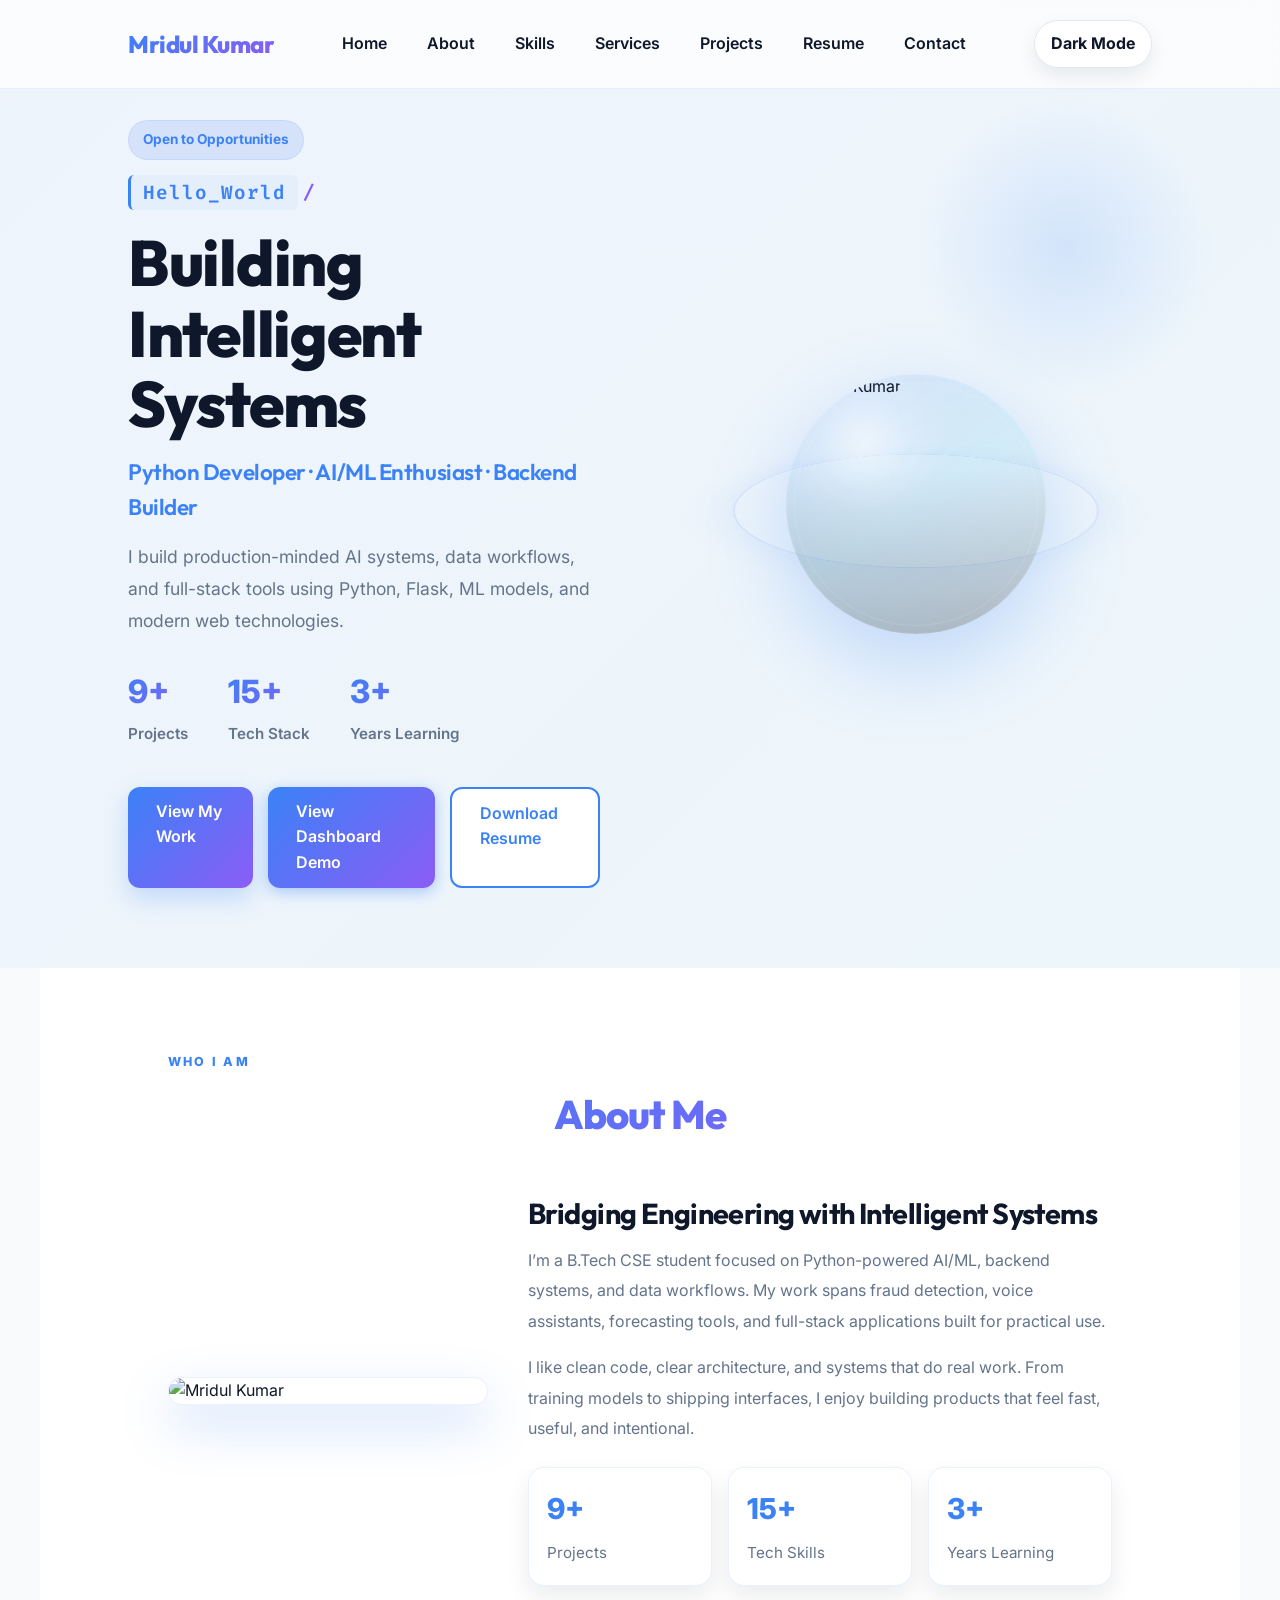
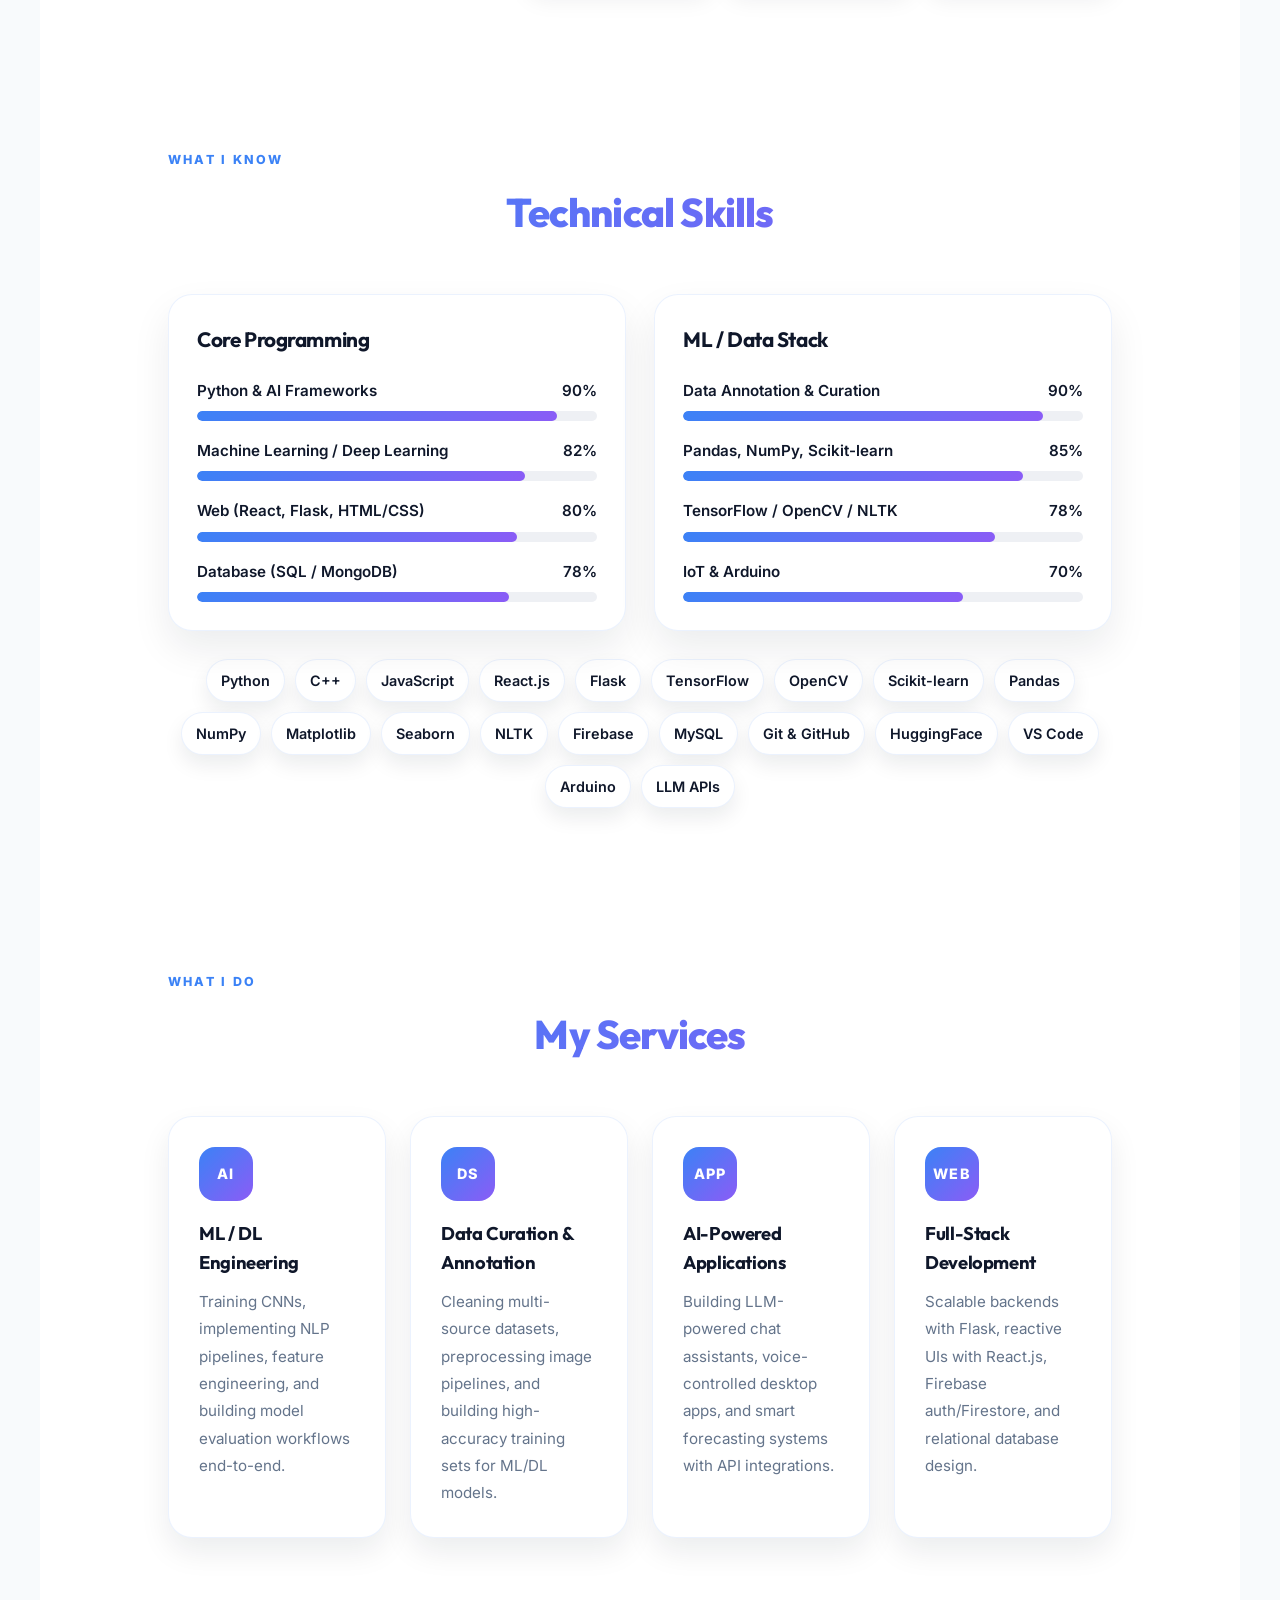
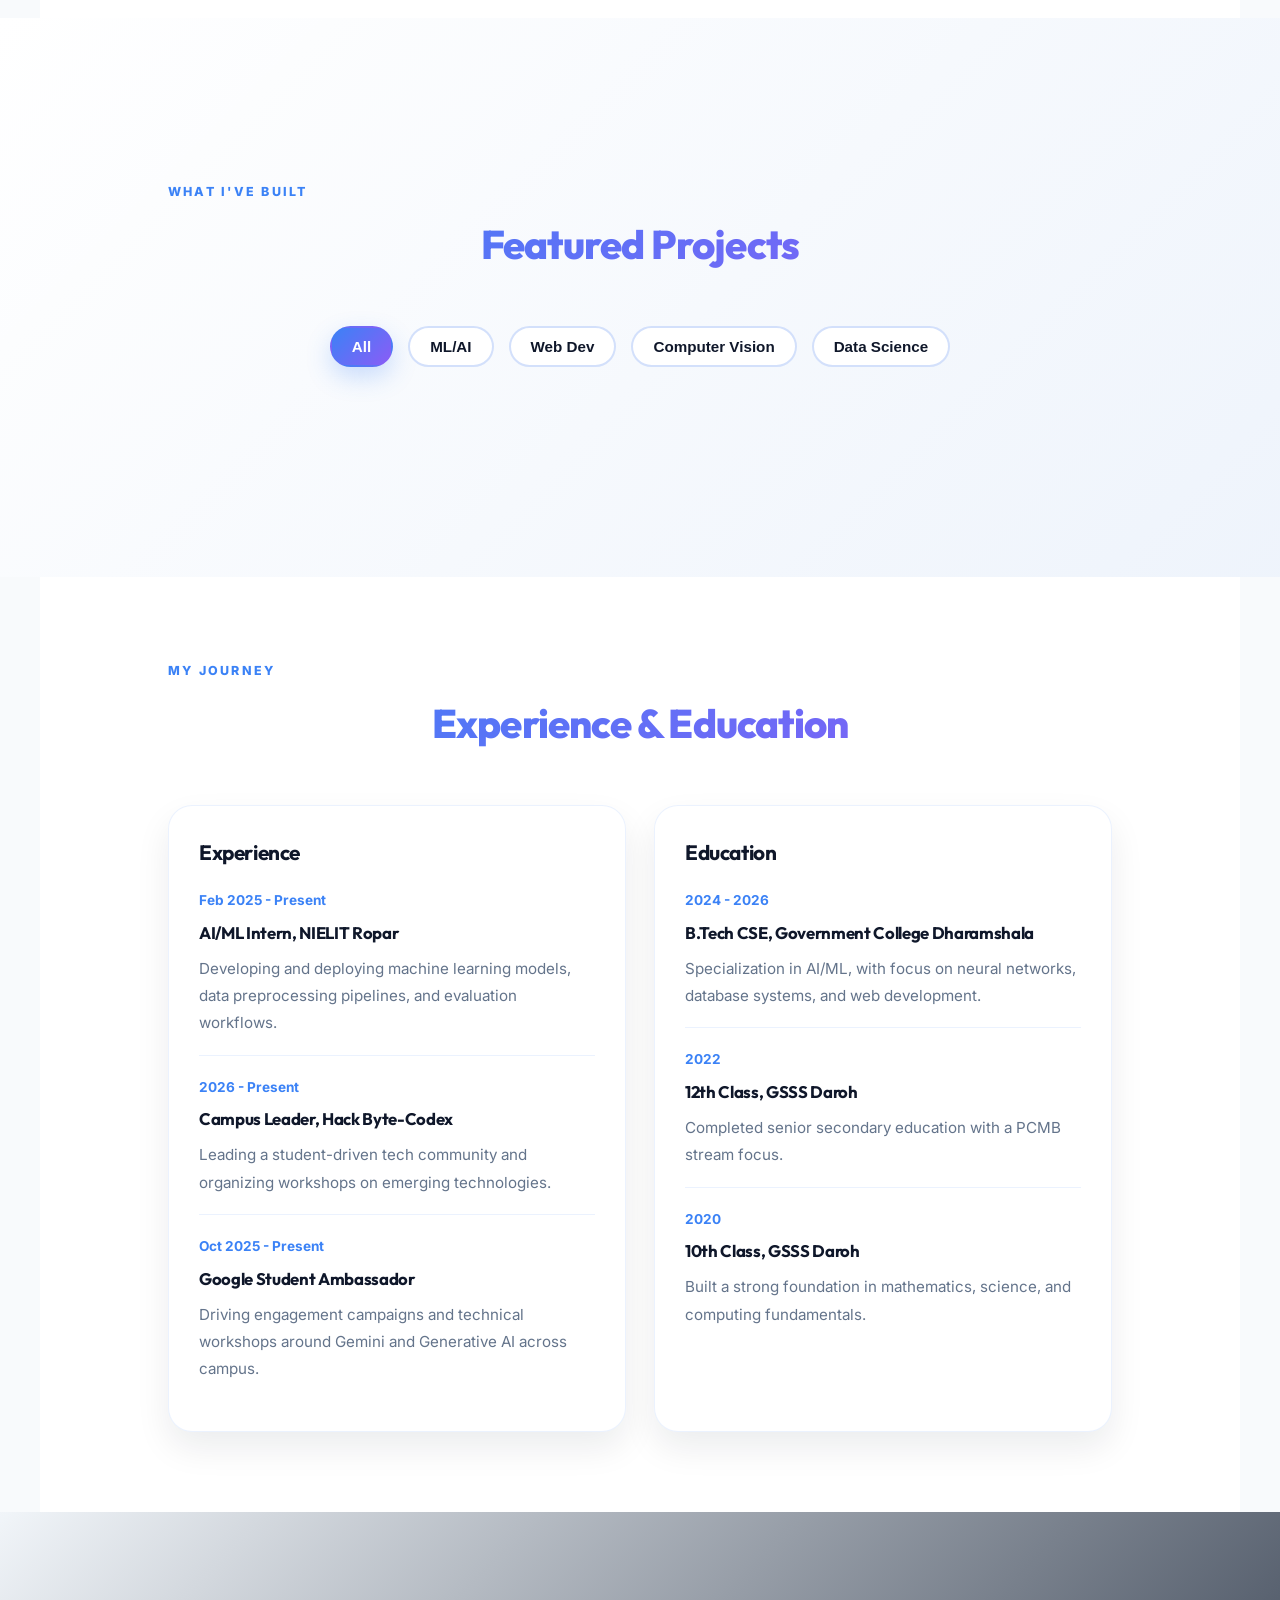
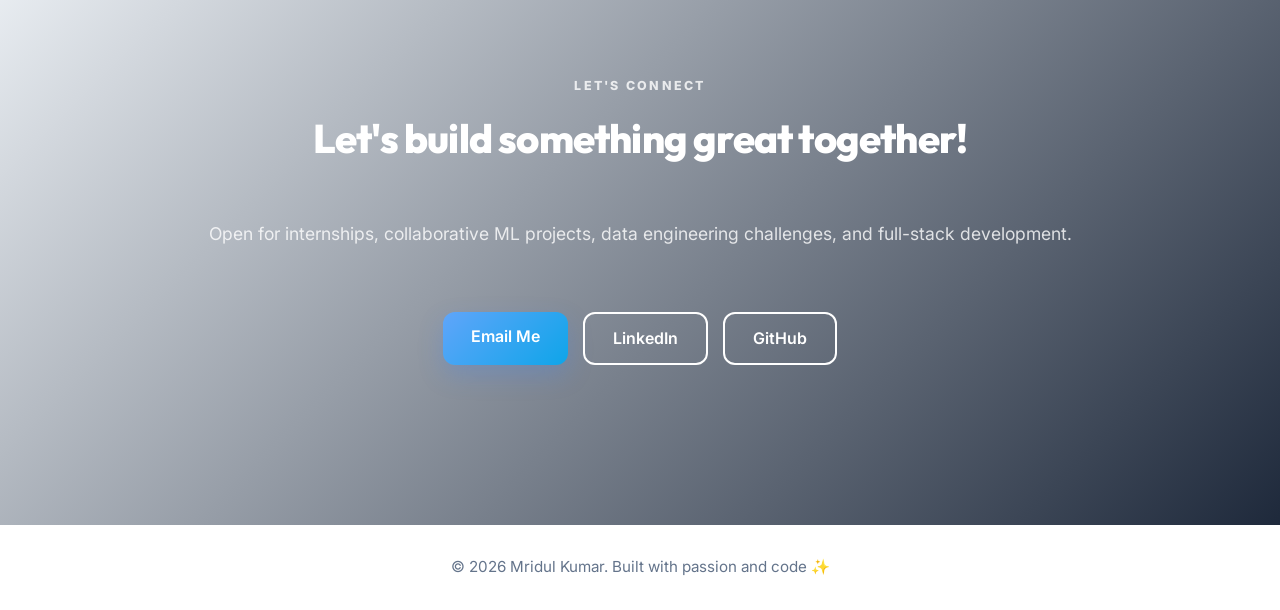
==== commit e35a24f1: "Add comprehensive SEO meta tags to index and dashboard" ====
--- a/index.html
+++ b/index.html
@@ -3,7 +3,29 @@
 <head>
     <meta charset="UTF-8">
     <meta name="viewport" content="width=device-width, initial-scale=1.0">
-    <title>Mridul Kumar - AI/ML Developer</title>
+    <title>Mridul Kumar | AI/ML Developer & Data Scientist</title>
+    
+    <!-- Primary Meta Tags -->
+    <meta name="title" content="Mridul Kumar | AI/ML Developer & Data Scientist">
+    <meta name="description" content="Portfolio of Mridul Kumar, an AI/ML enthusiast, Python Developer, and full-stack builder specializing in machine learning, data science, and intelligent systems.">
+    <meta name="keywords" content="Mridul Kumar, AI Developer, ML Engineer, Machine Learning, Python Developer, Data Scientist, Full Stack Developer, Flask, React, Computer Vision, Deep Learning">
+    <meta name="author" content="Mridul Kumar">
+    <meta name="robots" content="index, follow">
+    <link rel="canonical" href="https://mridulck001.github.io/">
+
+    <!-- Open Graph / Facebook -->
+    <meta property="og:type" content="website">
+    <meta property="og:url" content="https://mridulck001.github.io/">
+    <meta property="og:title" content="Mridul Kumar | AI/ML Developer & Data Scientist">
+    <meta property="og:description" content="Portfolio of Mridul Kumar, an AI/ML enthusiast, Python Developer, and full-stack builder specializing in machine learning, data science, and intelligent systems.">
+    <meta property="og:image" content="https://mridulck001.github.io/mridul_2_image.png">
+
+    <!-- Twitter -->
+    <meta property="twitter:card" content="summary_large_image">
+    <meta property="twitter:url" content="https://mridulck001.github.io/">
+    <meta property="twitter:title" content="Mridul Kumar | AI/ML Developer & Data Scientist">
+    <meta property="twitter:description" content="Portfolio of Mridul Kumar, an AI/ML enthusiast, Python Developer, and full-stack builder specializing in machine learning, data science, and intelligent systems.">
+    <meta property="twitter:image" content="https://mridulck001.github.io/mridul_2_image.png">
     <script>
         (function () {
             const savedTheme = localStorage.getItem('theme');
